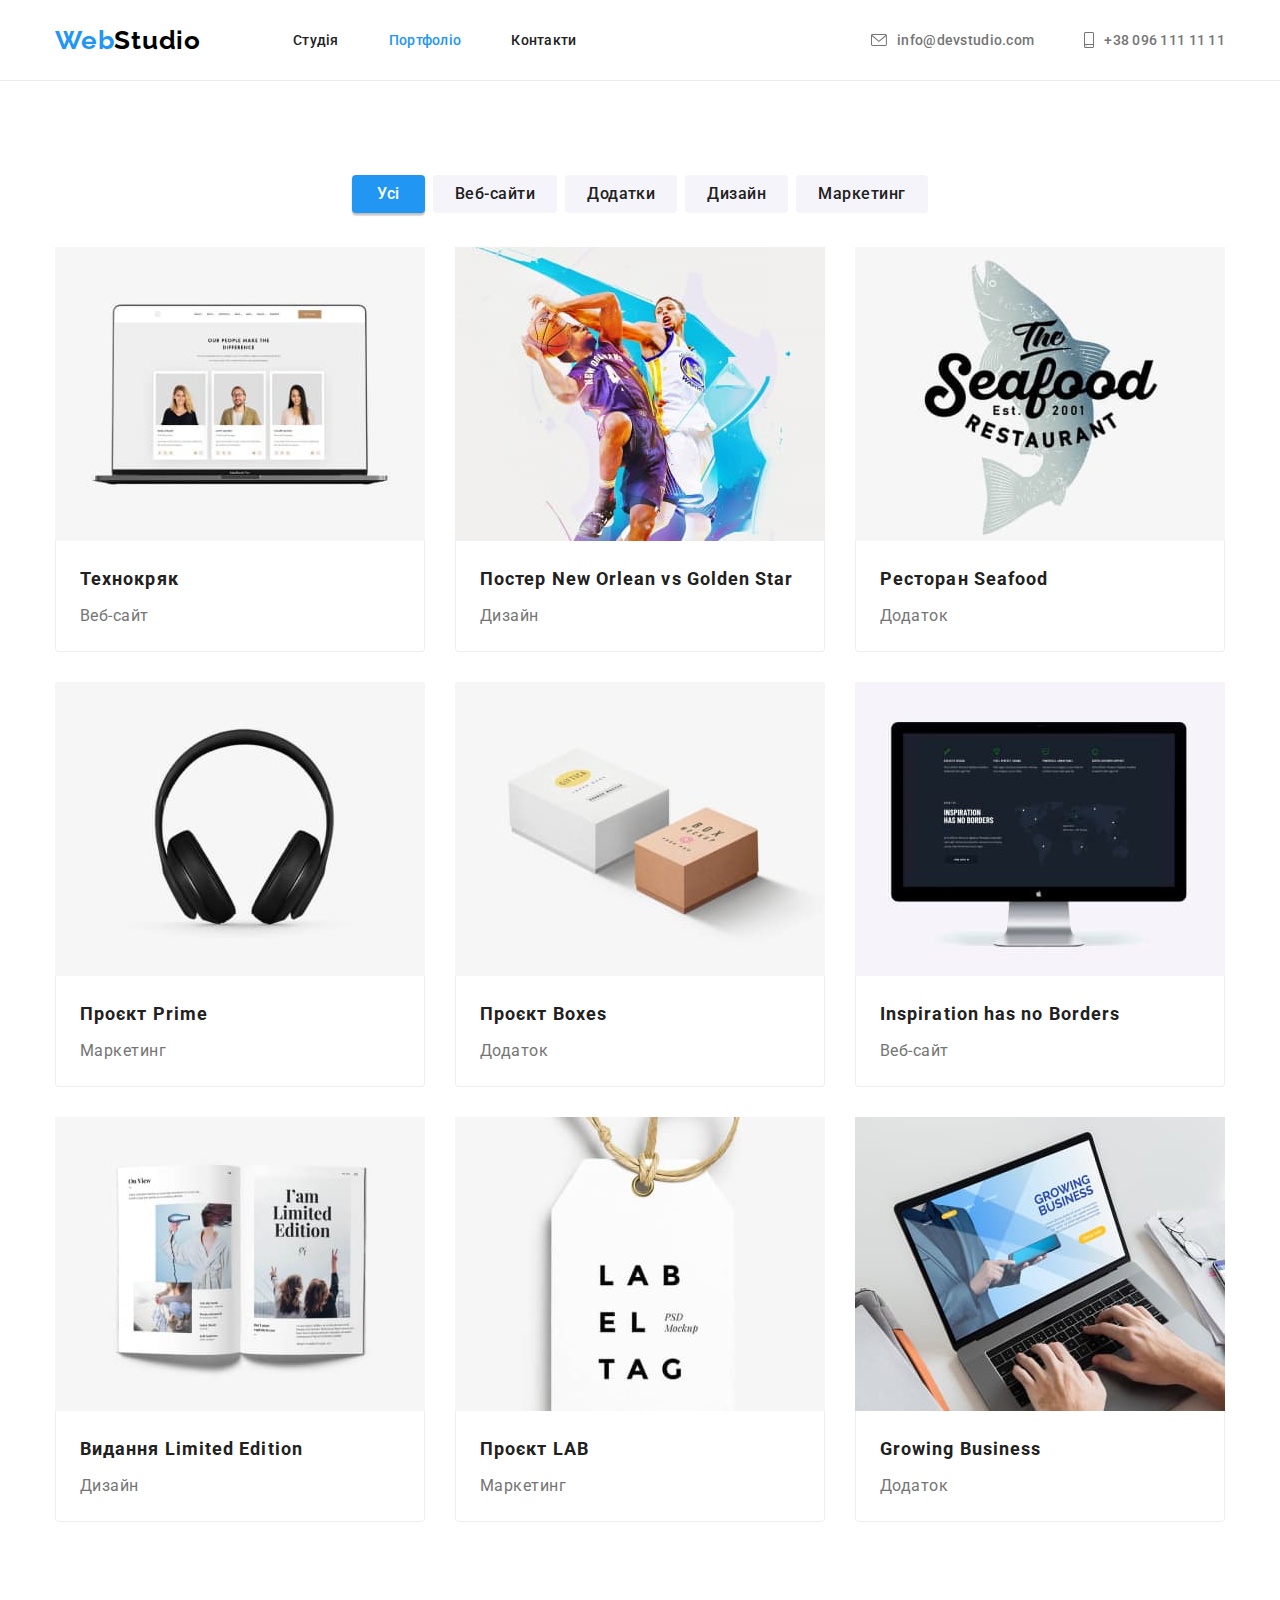
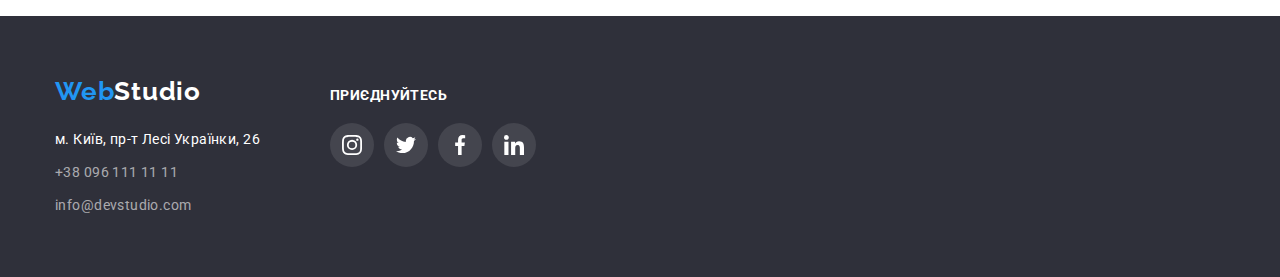
==== portfolio.html @ 4b1cfc8e "feat: clone files from HW#4" ====
<!DOCTYPE html>
<html lang="uk">
  <head>
    <meta charset="UTF-8" />
    <meta http-equiv="X-UA-Compatible" content="IE=edge" />
    <meta name="viewport" content="width=device-width, initial-scale=1.0" />
    <title lang="en">Portfolio</title>
    <link href="https://fonts.googleapis.com/css2?family=Raleway:wght@700&family=Roboto:wght@400;500;700;900&display=swap"
      rel="stylesheet"/>
    <link rel="stylesheet" href="https://cdnjs.cloudflare.com/ajax/libs/modern-normalize/1.1.0/modern-normalize.min.css">
    <link rel="stylesheet" href="./css/styles.css" />

  </head>
  <body>
    <header class="page-header">
      <div class="container main-box">
        <a href="#" lang="en" class="logo"><span class="accent">Web</span><span>Studio</span></a>
        <nav>
          <ul class="site-nav list">
            <li class="item"><a href="./index.html" class="link">Студія</a></li>
            <li class="item"><a href="#" class="link current">Портфоліо</a></li>
            <li class="item"><a href="#" class="link">Контакти</a></li>
          </ul>
        </nav>
          <ul class="auth-nav list">
            <li class="item">
              <a class="link" href="mailto:info@devstudio.com">
                <svg class="icon" width="16px" height="12px">
                  <use href="./images/symbol-defs-optimized.svg#icon-envelope">
                  </use>
                </svg>
              info@devstudio.com
              </a>
              </li>
            <li class="item">
              <a class="link" href="tel:+380961111111">
                <svg class="icon"width="10px" height="16px">
                  <use href="./images/symbol-defs-optimized.svg#icon-smartphone">
                  </use>
                </svg>
                +38 096 111 11 11
              </a>
            </li>
          </ul>
    </div>
    </header>
    <main>
      <section class="section">
        <div class="container">
          <h1 class="visually-hidden">Наші проєкти</h1>
            <ul class="site-filter list">
              <li class="item"><button class="link current" type="button">Усі</button></li>
              <li class="item"><button class="link" type="button">Веб-сайти</button></li>
              <li class="item"><button class="link" type="button">Додатки</button></li>
              <li class="item"><button class="link" type="button">Дизайн</button></li>
              <li class="item"><button class="link" type="button">Маркетинг</button></li>
            </ul>
            <ul class="project-cards">
              <li class="item">
                <a class="project-cards-shadow" href="#">
                  <img class="img" src="./images/web.jpg" alt="MacBook Pro" width="370" height="294" />
                    <div class="card">
                      <h2 class="project">Технокряк</h2>
                      <p class="project-paragraph">Веб-сайт</p>
                    </div>
                </a>
              </li>
              <li class="item">
                <a class="project-cards-shadow" href="#">
                  <img class="img" src="./images/design.jpg" alt="Баскетбольні гравці" width="370" height="294" />
                  <div class="card">
                    <h2 class="project" lang="en">Постер New Orlean vs Golden Star</h2>
                    <p class="project-paragraph">Дизайн</p>
                  </div>
                </a>
              </li> 
              <li class="item">
                <a class="project-cards-shadow" href="#">
                  <img class="img" src="./images/add.jpg" alt="Ресторан Seafood" width="370" height="294" />
                  <div class="card">
                    <h2 class="project" lang="en">Ресторан Seafood</h2>
                    <p class="project-paragraph">Додаток</p>
                  </div>
                </a>
              </li>
              <li class="item">
                <a class="project-cards-shadow" href="#">
                  <img class="img" src="./images/prime.jpg" alt="Навушники" width="370" height="294" />
                  <div class="card">
                    <h2 class="project" lang="en">Проєкт Prime</h2>
                    <p class="project-paragraph">Маркетинг</p>
                  </div>
                </a>
              </li>
              <li class="item">
                <a class="project-cards-shadow" href="#">
                  <img class="img" src="./images/projectboxes.jpg" alt="Коробки" width="370" height="294" />
                  <div class="card">
                    <h2 class="project" lang="en">Проєкт Boxes</h2>
                    <p class="project-paragraph">Додаток</p>
                  </div>
                </a>
              </li>
              <li class="item">
                <a class="project-cards-shadow" href="#">
                  <img class="img" src="./images/imac.jpg" alt="iMac" width="370" height="294" />
                  <div class="card">
                    <h2 class="project" lang="en">Inspiration has no Borders</h2>
                    <p class="project-paragraph">Веб-сайт</p>
                  </div>
                </a>
              </li>
              <li class="item">
                <a class="project-cards-shadow" href="#">
                  <img class="img" src="./images/limited.jpg" alt="Видання" width="370" height="294" />
                  <div class="card">
                    <h2 class="project" lang="en">Видання Limited Edition</h2>
                    <p class="project-paragraph">Дизайн</p>
                  </div>
                </a>
              </li>
              <li class="item">
                <a class="project-cards-shadow" href="#">
                  <img class="img" src="./images/projectlab.jpg" alt="Label" width="370" height="294" />
                  <div class="card">
                    <h2 class="project" lang="en">Проєкт LAB</h2>
                    <p class="project-paragraph">Маркетинг</p>
                  </div>
                </a>
              </li>
              <li class="item">
                <a class="project-cards-shadow" href="#">
                  <img class="img" src="./images/business.jpg" alt="Laptop" width="370" height="294" />
                  <div class="card">
                    <h2 class="project" lang="en">Growing Business</h2>
                    <p class="project-paragraph">Додаток</p>
                  </div>
                </a>
              </li>
            </ul>
        </div>
      </section>
    </main>
    <footer class="footer">
      <div class="container content-area">
        <div>
          <a href="#" lang="en" class="logo footer-logo"><span class="accent">Web</span><span class="accent-studio">Studio</span></a>
          <address  class="footer-list">
            <ul class="footer-nav list">
              <li class="item"><p class="address">м. Київ, пр-т Лесі Українки, 26</p></li>
              <li class="item"><a class="link" href="tel:+380961111111">+38 096 111 11 11</a></li>
              <li class="item"><a class="link" href="mailto:info@devstudio.com">info@devstudio.com</a></li>
            </ul>
        </address>
      </div>
        <div class="footer-social">
          <h4 class="join-social">приєднуйтесь</h4>
            <ul class="social-box">
              <li class="footer-social-link">
                <a class="footer-social-item" href="#">
                  <svg class="footer-social-icon" width="20" height="20">
                    <use href="./images/symbol-defs-optimized.svg#icon-instagram"></use>
                  </svg>
                </a>
              </li>
              <li class="footer-social-link">
                <a class="footer-social-item" href="#">
                  <svg class="footer-social-icon" width="20" height="20">
                    <use href="./images/symbol-defs-optimized.svg#icon-twitter"></use>
                  </svg>
                </a>
              </li>
              <li class="footer-social-link">
                <a class="footer-social-item" href="#">
                  <svg class="footer-social-icon" width="20" height="20">
                    <use href="./images/symbol-defs-optimized.svg#icon-facebook"></use>
                  </svg>
                </a>
              </li>
              <li class="footer-social-link">
                <a class="footer-social-item" href="#">
                  <svg class="footer-social-icon" width="20" height="20">
                    <use href="./images/symbol-defs-optimized.svg#icon-linkedin"></use>
                  </svg>
                </a>
              </li>
            </ul>
        </div>
    </div>
    </footer>
  </body>
</html>
---- css/styles.css ----
:root {
    --primary-text-color:#757575;
    --primary-back-ground-color:#F5F5F5;
    --accent-color:#2196F3;
    --secondary-text-color:#212121;
    --svg-color: #AFB1B8;
}

/* Сброс отступов */
p, ul, h1, h2, h3, h4, h5, h6 {
    margin: 0;
    padding: 0;
}
    /* Убираем маркеры */

li {
    list-style-type: none;

  }

body {
    color:var(--primary-text-color);

    font-family: 'Roboto', sans-serif;
    font-size: 14px;
    letter-spacing: 0.03em;
}

.page-header {
    border-bottom: 1px solid #ECECEC;
}

.container {
    width: 1200px;
    padding-left: 15px;
    padding-right: 15px;
    margin: 0 auto;
    text-align: start;
}

.main-box {
    display: flex;
    align-items: center;
}


a {
    text-decoration:none;
    letter-spacing: 0.02em;
}

.logo {
    color:#000000; 

    font-family: 'Raleway', sans-serif;
    font-size: 26px;
    font-weight:700; 
    line-height: calc(31 / 26);
    letter-spacing: 0.03em;
}

.accent {
    color:var(--accent-color);
}

.accent-studio {
    color: #FFFFFF;
}


.img {
    display:block; 
    max-width: 100%;
}
/*---------- Site Nav ----------*/

.site-nav {
    display: flex;
    margin-left: 92px;
}

.site-nav .item {
    margin-right: 50px;
}

.site-nav .item:last-child{
    margin-right: 0;
}

.site-nav .link{
    display: block;
    padding-top: 32px;
    padding-bottom: 32px;
    line-height: calc(16 / 14);
    font-weight: 500;
    color:var(--secondary-text-color);
}

.site-nav .link:hover,
.site-nav .link:focus {
    color:var(--accent-color);
}

.site-nav .link.current {
    color:var(--accent-color);
}

/*---------- Auth-nav ----------*/

.auth-nav {
    display: flex;
    margin-left: auto;
    align-items: center;
}

.auth-nav .item + .item {
    padding-left: 50px;
}
.auth-nav .link{
    display: flex;
    align-items: center;
    padding-top: 32px;
    padding-bottom: 32px;

    color:var(--primary-text-color);

    line-height: calc(16 / 14);
    font-weight: 500;
}

.auth-nav .link:hover,
.auth-nav .link:focus {
    color:var(--accent-color);
}


.icon {
    margin-right: 10px;
    fill: currentColor;
}

.auth-nav .icon:hover,
.auth-nav .icon:focus {
    color:var(--accent-color);
}

/*---------- Section HERO ----------*/

.hero {
    padding-top: 200px; 
    padding-bottom: 200px; 
    text-align: center;
    background-repeat: no-repeat; 
    background-position: center; 
    background-size: cover;
}

.overlay {
    max-width: 1600px;
    height: 600px;
    margin-left: auto;
    margin-right: auto;
    background-image: linear-gradient(to right, rgba(47, 48, 58, 0.4), rgba(47, 48, 58, 0.4)), url(../images/team.jpg);
}

.hero-title {
    margin-bottom: 30px;
    color:#FFFFFF;

    text-align: center;

    font-size: 44px;
    font-weight: 900;
    line-height: calc(60 / 44);
    text-transform: uppercase;
    letter-spacing: 0.06em;
}

/*---------- Hero Button ----------*/
.button {
    border: solid transparent;
    border-radius: 4px;
    padding: 6px 28px;
    min-width: 216px;
    text-align: center;

    background-color: var(--accent-color);
    color:#FFFFFF;

    font-family: 'Roboto', sans-serif;
    font-size: 16px;
    font-weight: 900;
    cursor: pointer;
    line-height: calc(30 / 16);
    letter-spacing: 0.06em;


}

.button:hover,
.button:focus {
    background: #188CE8;
}

/*----------  Feature-list ---------- */
.feature-list {
    display: flex;
    flex-wrap: wrap;
}

.feature-list .title {
    font-style: normal;
    margin-bottom: 10px;

    color:var(--secondary-text-color);

    font-size: 14px;
    font-weight: 700;
    line-height: calc(16 / 14);
}

.feature-list .paragraph {
    font-style: normal;
    font-size: 14px;
    line-height: calc(24 / 14);
    letter-spacing: 0.03em;
}


.feature-list .item {
    width: calc((100% - 90px) / 4);
    margin-right: 30px;
}

.feature-list .item:last-child {
    margin-right: 0px;
}    


.feature-list-link {
    display: flex;
    background-color: #F5F4FA;
    height: 120px;
    align-items:center;
    justify-content: center;
    margin-bottom: 30px;
}

/*------- Section -------*/

.section {
    padding-top:94px;
    padding-bottom:94px
}  

.about {
    padding-top: 0px;
}

.about-team {
    background-color: #F5F4FA;
}

/*---------- Work list ----------*/

.work-list {
    display: flex;
}

.work-list .item:not(:last-child) {
    width: calc((100% - 60px) / 3);
    margin-right: 30px;
}    


/*---------- Section comand ----------*/

.section-comand {
    padding-top: 94px;
    padding-bottom: 94px;

    background-color: #F5F4FA;
}

.section-title {
    margin-bottom: 50px;

    color:var(--secondary-text-color);

    font-size:36px;
    font-weight: 700;
    line-height: calc(42 / 36);
    text-align: center;
}

.comand-list .title {
    margin-bottom: 10px;

    color:var(--secondary-text-color);

    text-align: center;
    font-size: 16px;
    font-weight: 500;
    line-height: calc(19 / 16);
}

.comand-list .name {
    padding-top: 30px;
    padding-bottom: 30px;

    
}

.comand-list .paragraph {
    text-align: center;
    font-size: 16px;
    line-height: calc(19 / 16);   
    margin-bottom: 16px; 
}

.comand-list {
    display: flex;
}

.comand-list .item {
    flex-direction:column;
    background-color: #FFFFFF;
    width: calc((100% - 90px) / 4);
    align-items: center;
    border-radius: 0px 0px 4px 4px;
    box-shadow: 0px 1px 3px rgba(0, 0, 0, 0.12), 0px 1px 1px rgba(0, 0, 0, 0.14), 0px 2px 1px rgba(0, 0, 0, 0.2);
}

.comand-list .item:not(:last-child) {
    margin-right: 30px;
}    

.social {
    display: flex;
    justify-self: center;
    justify-content: center;
}



.social-link {
    display: flex;
    width: 44px;
    height: 44px;
    justify-content: center;
    align-items: center;
    margin-right: 10px;
}


.social-link:last-child {
    margin-right: 0
}

.social-item {
    display: flex;
    width: 100%; 
    height: 100%;
    border-radius: 50%;
    justify-content: center;
    align-items: center;
    fill: var(--svg-color);
}

.social-icon {
    display: inline-block;
    width: 20px; 
    height:20px;
    
}

.social-item:hover,
.social-item:focus {
    background-color:var(--accent-color);
    border-radius: 50%;
    fill:#FFFFFF;
    cursor: pointer;
}

/* ------Regular client------ */

.client-list {
    display: flex;
    align-items: center;
    justify-content: center;
}

.client-icon {
    fill: currentColor;

}

.client-item{
    width: calc((100% - 150px) / 6);
    margin-right: 30px;

}

.client-item:last-child {
    margin-right: 0;
}

.client-li {
    display: flex;
    align-items: center; 
    justify-content: center;
    color: var(--svg-color);
    border: 1px solid var(--svg-color); 
    border-radius: 4px;
    padding-top: 16px;
    padding-bottom: 16px;
    padding-left: 32px;
    padding-right: 32px;
}
    
.client-li:hover,
.client-li:focus {
    color:var(--accent-color);
    cursor: pointer;
    border-color: 1px solid var(--accent-color);
}

/*----------  Footer ---------- */
.footer {
    background-color: #2F303A;
    padding-top: 60px;
    padding-bottom: 60px;
}

.content-area {
    display: flex;
    align-items: baseline;
}

.footer-logo {
    display: inline-block;
    margin-bottom: 20px;
}


.footer-list {
    font-style: normal;
}

.footer-list .address{
    color: #FFFFFF;
}

.footer-nav {
    display: flex;
    flex-direction: column;
}

.footer-nav .link {
    color:rgba(255, 255, 255, 0.6);
    letter-spacing: 0.03em;
    
    
}

.footer-nav .link:hover,
.footer-nav .link:focus {
    color:var(--accent-color);
}

.footer-nav .item {
    line-height: calc(24 / 14);
}

.footer-nav .item:not(:last-child) {
    margin-bottom: 9px;
}

/* Footer Social Links */

.footer-social {
    display: flex;
    flex-direction: column;
    margin-left: 70px;
    width: 206px;
    height: 80px;
}

.join-social {
    display: flex;
    font-size: 14px;
    line-height: calc(16 / 14);   
    font-weight: 700;
    text-transform: uppercase;
    margin-bottom: 20px; 

    color:rgba(255, 255, 255, 1);
}

.social-box {
    display: flex;
    justify-self: center;
    justify-content: center;
}

.footer-social-link {
    display: flex;
    width: 44px;
    height: 44px;
    justify-content: center;
    align-items: center;
    margin-right: 10px;
    background-color: rgba(255, 255, 255, 0.1);
    border-radius: 50%;
}

.footer-social-link:last-child{
    margin-right: 0px;
}

.footer-social-item {
    display: flex;
    width: 100%; 
    height: 100%;
    border-radius: 50%;
    justify-content: center;
    align-items: center;
    fill: var(--svg-color);
}


.footer-social-icon {
    fill:#FFFFFF;
}

.footer-social-item:hover,
.footer-social-item:focus {
    background-color:var(--accent-color) ;
}

/*----------  PORTFOLIO ------------------------------- */
.site-filter {
    display: flex;
    align-items: center;
    justify-content: center;
    margin-bottom: 34px;
}

.site-filter .link {
    padding-top: 6px;
    padding-bottom: 6px;
    border: transparent;
    border-radius: 4px;
    padding-left: 22px;
    padding-right: 22px;
    cursor: pointer;

    color: var(--secondary-text-color);
    background-color: #F5F4FA;

    font-family: 'Roboto', sans-serif;
    font-size: 16px;
    font-weight: 500;
    line-height: calc(26 / 16);
    letter-spacing: 0.03em;
    
}


.site-filter .current {
    padding-left: 25px;
    padding-right: 25px;
    box-shadow: 0px 3px 1px rgba(0, 0, 0, 0.1), 0px 1px 2px rgba(0, 0, 0, 0.08), 0px 2px 2px rgba(0, 0, 0, 0.12);
}


.site-filter .link:hover,   
.site-filter .link:focus {
    color: #FFFFFF;
    background: #188CE8;
    box-shadow: 0px 3px 1px rgba(0, 0, 0, 0.1), 0px 1px 2px rgba(0, 0, 0, 0.08), 0px 2px 2px rgba(0, 0, 0, 0.12);
}

.site-filter .link.current {
    color:#FFFFFF;
    background-color:var(--accent-color);  
}

.site-filter .item:not(:last-child) {
    margin-right: 8px;
}


.project-cards {
    display: flex;
    flex-wrap: wrap;
    justify-content: center;
    margin-top: 34px;
}

.project-cards .item {

    width: calc((100% - 60px) / 3);
    margin-right: 30px;
    margin-bottom: 30px;
}

/* .project-cards .item:hover,
.project-cards .item:focus {
} */



.project-cards-shadow:hover,
.project-cards-shadow:focus {
    display: block;
    box-shadow: 0px 1px 1px rgba(0, 0, 0, 0.12), 0px 4px 4px rgba(0, 0, 0, 0.06), 1px 4px 6px rgba(0, 0, 0, 0.16);
}

.project-cards>.item:nth-child(3n){
    margin-right: 0px;
}

.project-cards .item:nth-last-child(-n+3){
    margin-bottom: 0px;
}

.project-cards .card {
    padding: 20px 24px;
    text-align: start;

    border-bottom-left-radius: 4px;
    border-bottom-right-radius: 4px;
    border-right:#EEEEEE 1px solid;
    border-left:#EEEEEE 1px solid;
    border-bottom:#EEEEEE 1px solid;
}

.visually-hidden {
    position: absolute;
      white-space: nowrap;
      width: 1px;
      height: 1px;
      overflow: hidden;
      border: 0;
      padding: 0;
      clip: rect(0 0 0 0);
      clip-path: inset(50%);
      margin: -1px;
  }


.section .project {
    margin-bottom: 4px;

    color:var(--secondary-text-color);

    font-size: 18px;
    font-weight:700;
    line-height: calc(36 / 18);
    letter-spacing: 0.06em;
}

.project-paragraph {
    font-size: 16px;
    line-height: calc(30 / 16);
    letter-spacing: 0.03em;
    color: #757575;
}
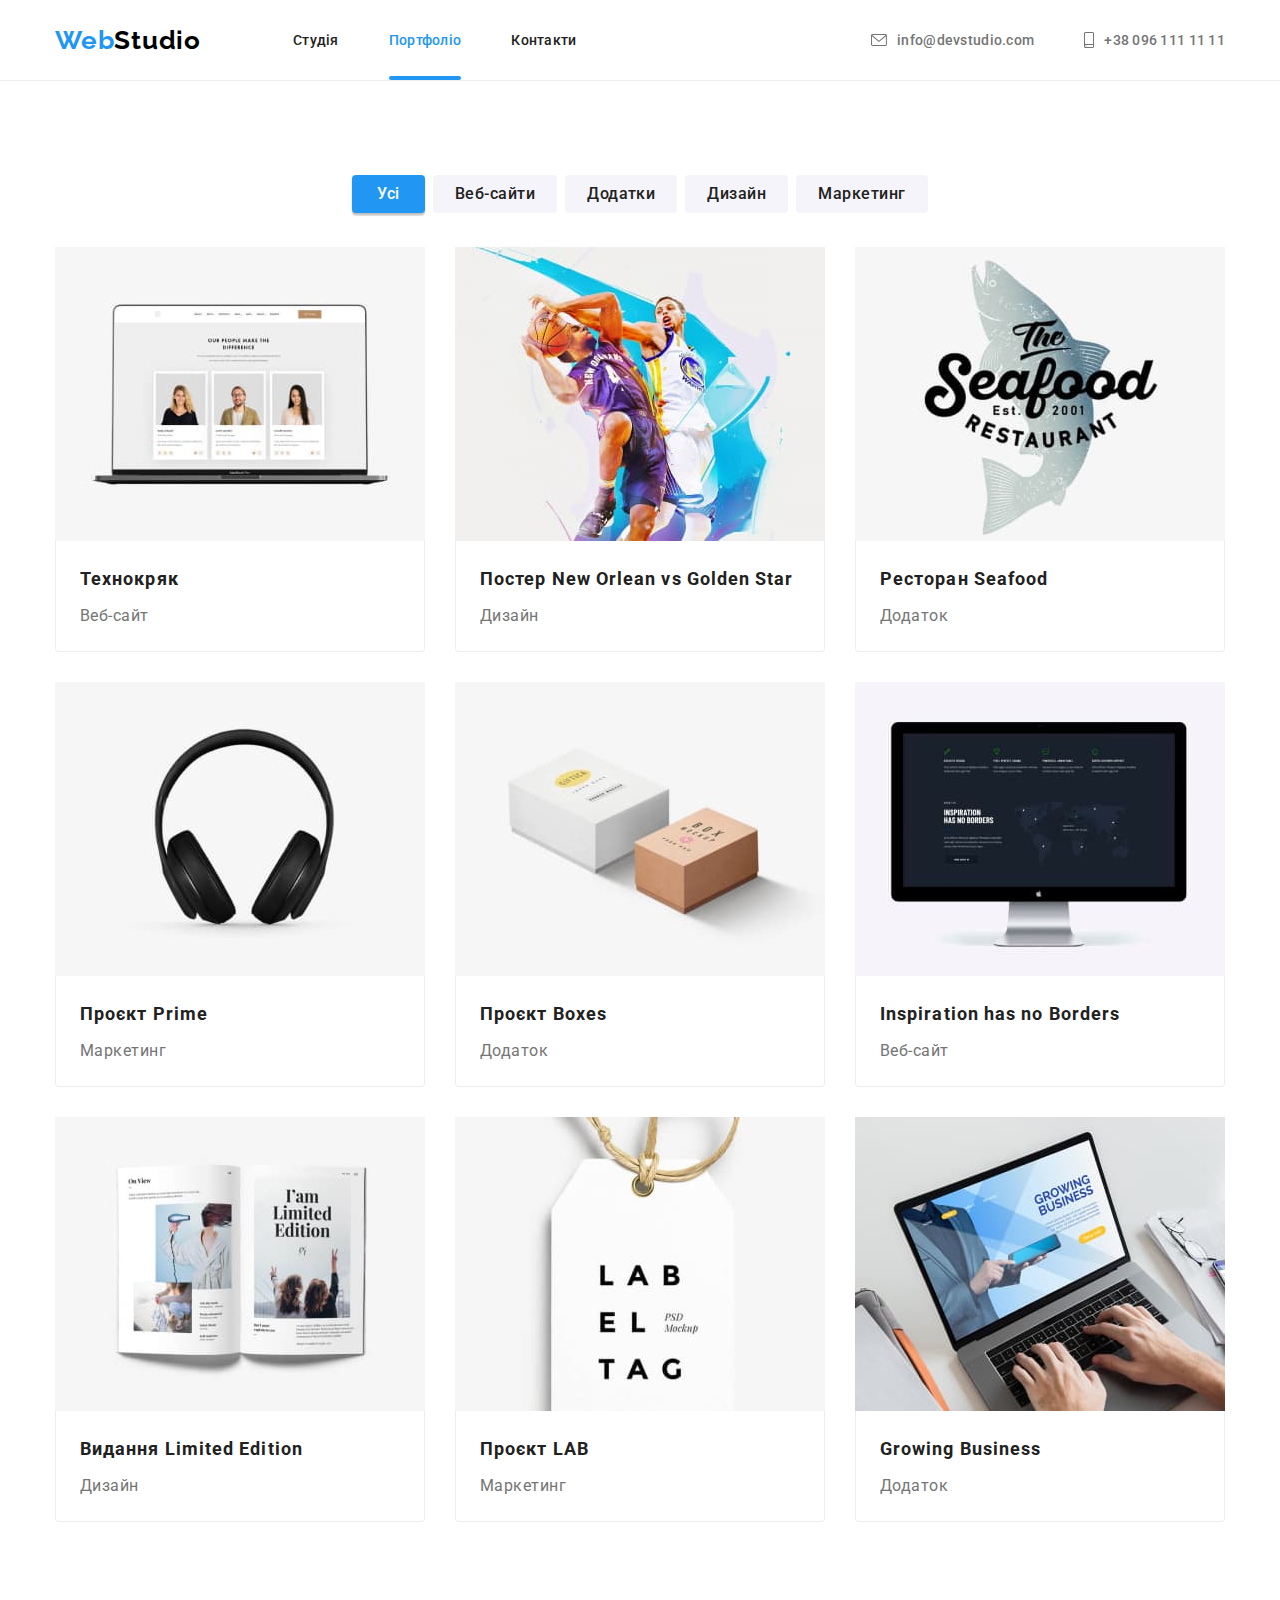
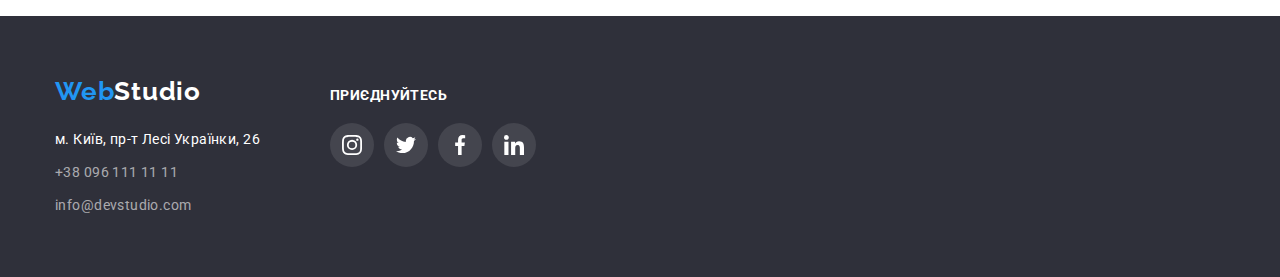
==== commit fe873b5b: "add animation for portfolio" ====
--- a/portfolio.html
+++ b/portfolio.html
@@ -58,7 +58,11 @@
             <ul class="project-cards">
               <li class="item">
                 <a class="project-cards-shadow" href="#">
-                  <img class="img" src="./images/web.jpg" alt="MacBook Pro" width="370" height="294" />
+                  <div class="tumb">
+                    <img class="img" src="./images/web.jpg" alt="MacBook Pro" width="370" height="294" />
+                    <div class="portfolio-overlay"><p class="paraghraph">Ресурс пропонує комплексні пропозиції з різним рівнем функціоналу та сервісів. Все це дозволить відвідувачу отримати вичерпні відомості про компанію чи приватну особу.</p></div>
+
+                  </div>
                     <div class="card">
                       <h2 class="project">Технокряк</h2>
                       <p class="project-paragraph">Веб-сайт</p>
--- a/css/styles.css
+++ b/css/styles.css
@@ -88,6 +88,7 @@
 }
 
 .site-nav .link{
+    position: relative;
     display: block;
     padding-top: 32px;
     padding-bottom: 32px;
@@ -99,10 +100,23 @@
 .site-nav .link:hover,
 .site-nav .link:focus {
     color:var(--accent-color);
+    transition: 250ms cubic-bezier(0.4, 0, 0.2, 1);
+
 }
 
 .site-nav .link.current {
     color:var(--accent-color);
+}
+
+.site-nav .link.current::after {
+    position: absolute;
+    content: "";
+    bottom: 0;
+    left: 0;
+    width: 100%;
+    height: 4px;
+    border-radius: 2px;
+    background-color:var(--accent-color);
 }
 
 /*---------- Auth-nav ----------*/
@@ -131,6 +145,7 @@
 .auth-nav .link:hover,
 .auth-nav .link:focus {
     color:var(--accent-color);
+    transition: 250ms cubic-bezier(0.4, 0, 0.2, 1);
 }
 
 
@@ -142,6 +157,7 @@
 .auth-nav .icon:hover,
 .auth-nav .icon:focus {
     color:var(--accent-color);
+    transition: 250ms cubic-bezier(0.4, 0, 0.2, 1);
 }
 
 /*---------- Section HERO ----------*/
@@ -177,6 +193,9 @@
 }
 
 /*---------- Hero Button ----------*/
+.body {
+    position: relative;
+}
 .button {
     border: solid transparent;
     border-radius: 4px;
@@ -200,8 +219,58 @@
 .button:hover,
 .button:focus {
     background: #188CE8;
-}
-
+    transition: 250ms cubic-bezier(0.4, 0, 0.2, 1);
+}
+
+
+.backdrop {
+    position: fixed;
+    opacity: 1;
+    top:0;
+    left:0;
+    height: 100%;
+    width: 100%;
+    background-color:rgba(0, 0, 0, 0.2);
+    transition: opacity 2500ms cubic-bezier(0.4, 0, 0.2, 1);
+}
+
+.is-hidden {
+    visibility: hidden;
+    opacity: 0;
+    pointer-events: none;
+}
+
+.backdrop .is-hidden .modal {
+    transform: translate(-50%, -50%) scale(0.4);
+}
+
+.close-button {
+    position: absolute;
+    top: 0;
+    right: 0;
+    margin-top: 8px;
+    margin-right: 8px;
+    background-color: #FFFFFF;
+    width: 30px;
+    height: 30px;
+    border: none;
+    padding: 0;
+
+}
+
+.modal {
+    position: absolute;
+    left: 50%;
+    top: 50%;
+    width: 528px;
+    height: 581px;
+    border-radius: 4px;
+    background-color:#FFFFFF;
+    box-shadow: 0px 1px 3px rgba(0, 0, 0, 0.12), 0px 1px 1px rgba(0, 0, 0, 0.14), 0px 2px 1px rgba(0, 0, 0, 0.2);
+    transform: translate(-50%,-50%) scale(1);
+    transition: transform 2500ms cubic-bezier(0.4, 0, 0.2, 1);
+
+} 
 /*----------  Feature-list ---------- */
 .feature-list {
     display: flex;
@@ -267,10 +336,38 @@
     display: flex;
 }
 
+.work-list .item {
+    position: relative;
+}
+
+.work-list-box {
+    position: absolute;
+    display: flex;
+    bottom: 0;
+    align-items: center;
+    justify-content: center;
+    width: 370px;
+    height: 70px;
+    background-color: rgba(47, 48, 58, 0.8);
+}
+
 .work-list .item:not(:last-child) {
     width: calc((100% - 60px) / 3);
     margin-right: 30px;
 }    
+
+.work-list-description {
+    display: block;
+    font-size: 14px;
+    line-height: calc(16 / 14);   
+    font-weight: 700;
+    text-transform: uppercase;
+    text-align: center;
+
+
+    color: #FFFFFF;
+
+}
 
 
 /*---------- Section comand ----------*/
@@ -380,6 +477,7 @@
     border-radius: 50%;
     fill:#FFFFFF;
     cursor: pointer;
+    transition: 250ms cubic-bezier(0.4, 0, 0.2, 1);
 }
 
 /* ------Regular client------ */
@@ -423,6 +521,7 @@
     color:var(--accent-color);
     cursor: pointer;
     border-color: 1px solid var(--accent-color);
+    transition: 250ms cubic-bezier(0.4, 0, 0.2, 1);
 }
 
 /*----------  Footer ---------- */
@@ -466,6 +565,7 @@
 .footer-nav .link:hover,
 .footer-nav .link:focus {
     color:var(--accent-color);
+    transition: 250ms cubic-bezier(0.4, 0, 0.2, 1);
 }
 
 .footer-nav .item {
@@ -536,6 +636,7 @@
 .footer-social-item:hover,
 .footer-social-item:focus {
     background-color:var(--accent-color) ;
+    transition: 250ms cubic-bezier(0.4, 0, 0.2, 1);
 }
 
 /*----------  PORTFOLIO ------------------------------- */
@@ -579,6 +680,7 @@
     color: #FFFFFF;
     background: #188CE8;
     box-shadow: 0px 3px 1px rgba(0, 0, 0, 0.1), 0px 1px 2px rgba(0, 0, 0, 0.08), 0px 2px 2px rgba(0, 0, 0, 0.12);
+    transition: 250ms cubic-bezier(0.4, 0, 0.2, 1);
 }
 
 .site-filter .link.current {
@@ -599,15 +701,51 @@
 }
 
 .project-cards .item {
-
     width: calc((100% - 60px) / 3);
     margin-right: 30px;
     margin-bottom: 30px;
 }
 
-/* .project-cards .item:hover,
-.project-cards .item:focus {
-} */
+.tumb {
+    position: relative;
+    overflow: hidden;
+}
+
+.portfolio-overlay{
+    position: absolute;
+    display: inline-flex;
+    opacity: 0;
+    top: 0;
+    left: 0;
+    height: 294px;
+    width: 370px;
+    text-align: start;
+
+
+    align-items: center;
+    justify-content: center;
+
+
+    background-color: rgba(33, 150, 243, 0.9);
+    transform: translateY(+100%);
+    transition: transform 250ms cubic-bezier(0.4, 0, 0.2, 1);
+    overflow: hidden;
+}
+
+.portfolio-overlay .paraghraph {
+    display: flex;
+    font-size: 18px;
+    line-height: calc(28 / 18);
+    letter-spacing: 0.03em;
+    color: #FFFFFF;
+    margin: 63px 24px;
+}
+
+.project-cards-shadow:hover .portfolio-overlay {
+    transform: translateY(0%);
+    transition: transform 250ms cubic-bezier(0.4, 0, 0.2, 1);
+    opacity: 1;
+}
 
 
 
@@ -615,6 +753,7 @@
 .project-cards-shadow:focus {
     display: block;
     box-shadow: 0px 1px 1px rgba(0, 0, 0, 0.12), 0px 4px 4px rgba(0, 0, 0, 0.06), 1px 4px 6px rgba(0, 0, 0, 0.16);
+    transition: 250ms cubic-bezier(0.4, 0, 0.2, 1);
 }
 
 .project-cards>.item:nth-child(3n){
